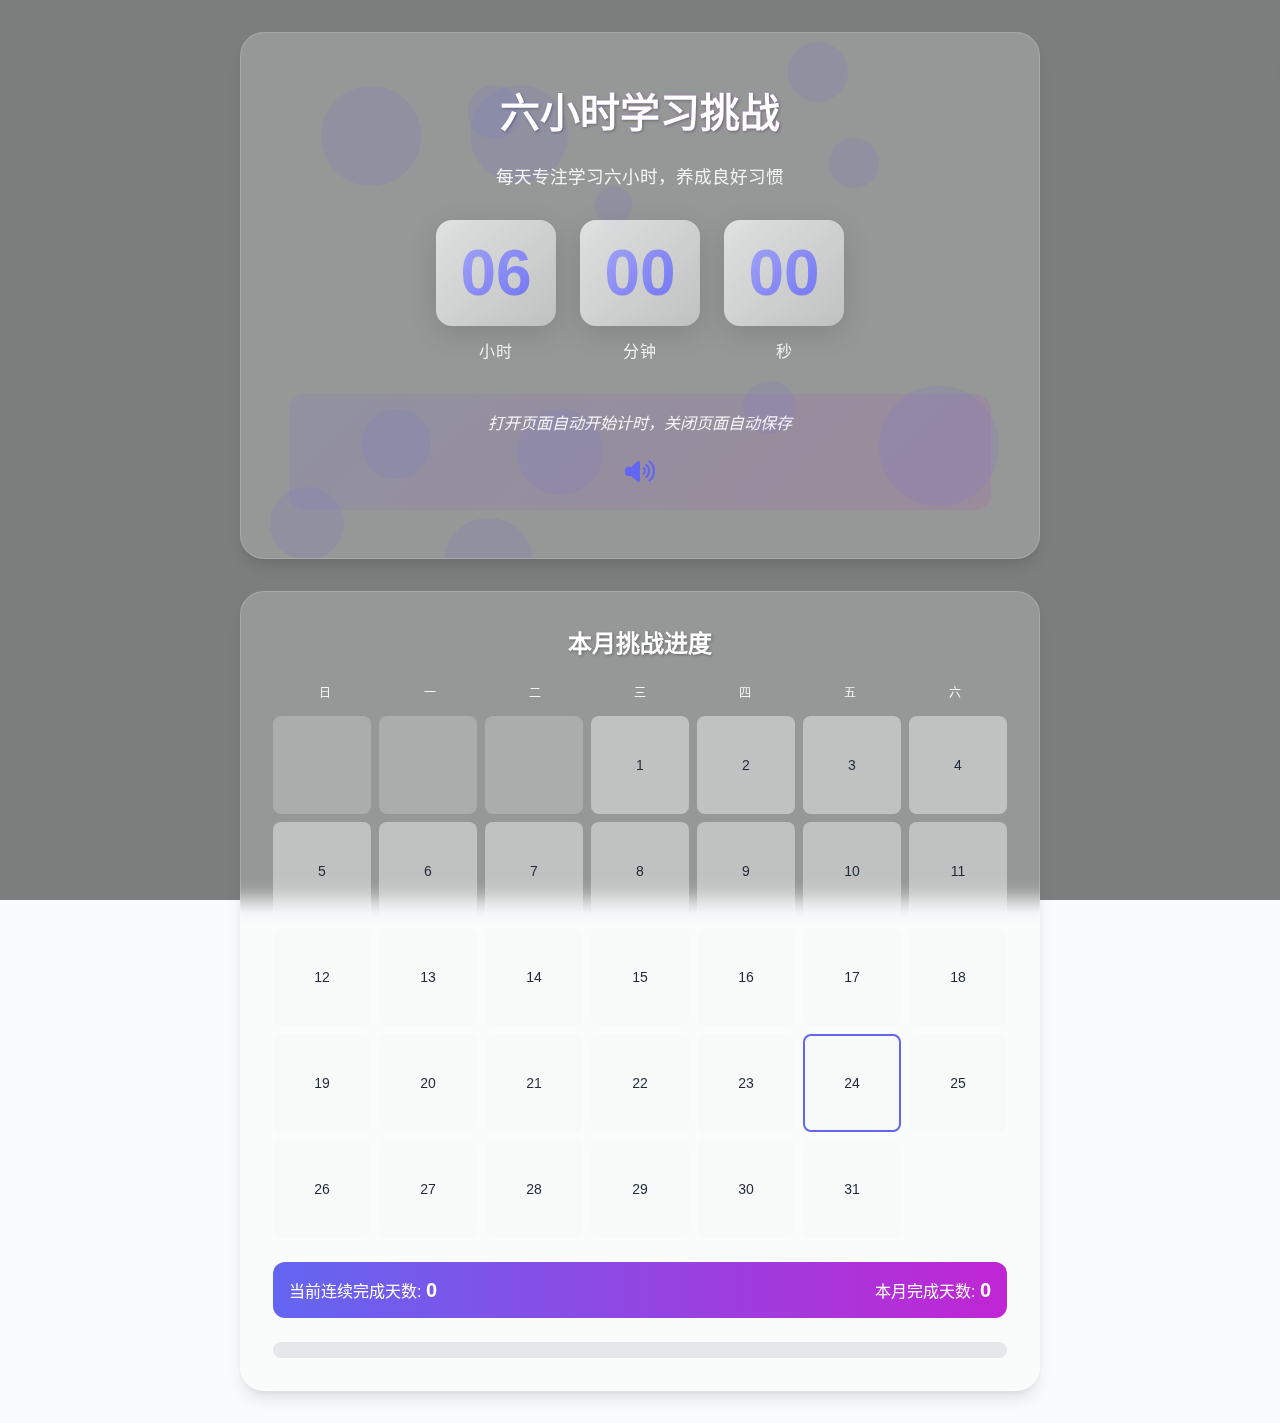
==== 6.html @ be00111d "1" ====
<!DOCTYPE html>
<html lang="zh-CN">
<head>
    <meta charset="UTF-8">
    <meta name="viewport" content="width=device-width, initial-scale=1.0">
    <title>六小时学习挑战</title>
    <link rel="stylesheet" href="https://cdnjs.cloudflare.com/ajax/libs/font-awesome/6.4.0/css/all.min.css">
    <style>
        :root {
            --primary-color: #6366f1;
            --secondary-color: #a5b4fc;
            --bg-color: #f9fafb;
            --text-color: #1f2937;
            --accent-color: #c026d3;
            --success-color: #10b981;
            --shadow: 0 10px 15px -3px rgba(0, 0, 0, 0.1), 0 4px 6px -2px rgba(0, 0, 0, 0.05);
        }

        * {
            margin: 0;
            padding: 0;
            box-sizing: border-box;
        }

        body {
            font-family: 'Segoe UI', Tahoma, Geneva, Verdana, sans-serif;
            background-color: var(--bg-color);
            background-image: linear-gradient(
                rgba(0, 0, 0, 0.5),
                rgba(0, 0, 0, 0.5)
            ), url('http://www.98qy.com/sjbz/api.php');
            background-size: cover;
            background-position: center;
            background-attachment: fixed;
            color: var(--text-color);
            min-height: 100vh;
            display: flex;
            flex-direction: column;
            justify-content: center;
            align-items: center;
            padding: 2rem;
            transition: background-color 0.5s ease;
        }

        .container {
            max-width: 800px;
            width: 100%;
            text-align: center;
        }

        .timer-container {
            background: rgba(255, 255, 255, 0.2);
            backdrop-filter: blur(10px);
            -webkit-backdrop-filter: blur(10px);
            border-radius: 1.5rem;
            padding: 3rem;
            box-shadow: var(--shadow);
            margin-bottom: 2rem;
            position: relative;
            overflow: hidden;
            border: 1px solid rgba(255, 255, 255, 0.18);
        }

        h1 {
            font-size: 2.5rem;
            margin-bottom: 1.5rem;
            background: linear-gradient(to right, var(--primary-color), var(--accent-color));
            -webkit-background-clip: text;
            background-clip: text;
            color: transparent;
            animation: fadeIn 1.5s ease-out;
            color: white;
            text-shadow: 1px 1px 3px rgba(0, 0, 0, 0.3);
        }

        .subtitle {
            font-size: 1.1rem;
            color: rgba(255, 255, 255, 0.9);
            margin-bottom: 2rem;
            animation: slideUp 1.5s ease-out;
        }

        .timer-status {
            margin-top: 2rem;
            padding: 1rem;
            background: linear-gradient(135deg, rgba(99, 102, 241, 0.1), rgba(192, 38, 211, 0.1));
            border-radius: 1rem;
            animation: fadeIn 2s ease-out;
        }

        .status-text {
            font-size: 1rem;
            color: rgba(255, 255, 255, 0.9);
            font-style: italic;
        }

        .timer-display {
            display: flex;
            justify-content: center;
            gap: 1.5rem;
            margin: 2rem 0;
            perspective: 1000px;
        }

        .time-unit {
            display: flex;
            flex-direction: column;
            align-items: center;
            animation: fadeInUp 1.5s ease-out;
        }

        .time-value {
            font-size: 4rem;
            font-weight: bold;
            color: var(--primary-color);
            background: rgba(243, 244, 246, 0.3);
            border-radius: 1rem;
            box-shadow: 0 8px 30px rgba(0, 0, 0, 0.12);
            padding: 1rem 1.5rem;
            min-width: 120px;
            position: relative;
            overflow: hidden;
            transition: all 0.3s ease;
            backdrop-filter: blur(5px);
            -webkit-backdrop-filter: blur(5px);
        }

        .time-value::after {
            content: '';
            position: absolute;
            top: 0;
            left: 0;
            width: 100%;
            height: 100%;
            background: linear-gradient(135deg, rgba(255, 255, 255, 0.5), rgba(255, 255, 255, 0));
            pointer-events: none;
        }

        .time-value.pulse {
            animation: pulse 1s infinite;
        }

        .time-label {
            font-size: 1rem;
            color: rgba(255, 255, 255, 0.9);
            margin-top: 0.75rem;
            text-transform: uppercase;
            letter-spacing: 1px;
        }

        .timer-actions {
            display: flex;
            justify-content: center;
            gap: 1rem;
            margin-top: 2rem;
            animation: fadeIn 2s ease-out;
        }

        .btn {
            padding: 0.8rem 1.5rem;
            border: none;
            border-radius: 0.75rem;
            font-size: 1rem;
            font-weight: 600;
            cursor: pointer;
            transition: all 0.3s ease;
            display: flex;
            align-items: center;
            gap: 0.5rem;
            box-shadow: 0 4px 6px -1px rgba(0, 0, 0, 0.1), 0 2px 4px -1px rgba(0, 0, 0, 0.06);
        }

        .btn:hover {
            transform: translateY(-2px);
            box-shadow: 0 10px 15px -3px rgba(0, 0, 0, 0.1), 0 4px 6px -2px rgba(0, 0, 0, 0.05);
        }

        .btn-primary {
            background-color: var(--primary-color);
            color: white;
        }

        .btn-primary:hover {
            background-color: #4f46e5;
        }

        .btn-danger {
            background-color: #ef4444;
            color: white;
        }

        .btn-danger:hover {
            background-color: #dc2626;
        }

        .btn-secondary {
            background-color: #9ca3af;
            color: white;
        }

        .btn-secondary:hover {
            background-color: #6b7280;
        }

        .progress-container {
            background: rgba(255, 255, 255, 0.2);
            backdrop-filter: blur(10px);
            -webkit-backdrop-filter: blur(10px);
            border-radius: 1.5rem;
            padding: 2rem;
            box-shadow: var(--shadow);
            width: 100%;
            animation: fadeIn 2.5s ease-out;
            border: 1px solid rgba(255, 255, 255, 0.18);
        }

        .progress-title {
            font-size: 1.5rem;
            margin-bottom: 1.5rem;
            color: white;
            text-shadow: 1px 1px 3px rgba(0, 0, 0, 0.3);
        }

        .calendar {
            display: grid;
            grid-template-columns: repeat(7, 1fr);
            gap: 0.5rem;
            margin-top: 1rem;
        }

        .calendar-header {
            display: grid;
            grid-template-columns: repeat(7, 1fr);
            margin-bottom: 0.5rem;
        }

        .calendar-day-name {
            font-size: 0.75rem;
            color: rgba(255, 255, 255, 0.9);
            text-align: center;
            text-transform: uppercase;
        }

        .calendar-day {
            aspect-ratio: 1/1;
            display: flex;
            justify-content: center;
            align-items: center;
            font-size: 0.875rem;
            border-radius: 0.5rem;
            position: relative;
            cursor: pointer;
            transition: all 0.3s ease;
            background-color: rgba(243, 244, 246, 0.3);
            backdrop-filter: blur(5px);
            -webkit-backdrop-filter: blur(5px);
        }

        .calendar-day.completed {
            background-color: var(--success-color);
            color: white;
        }

        .calendar-day.current {
            border: 2px solid var(--primary-color);
        }

        .calendar-day:hover:not(.empty) {
            transform: scale(1.05);
        }

        .calendar-day.empty {
            background-color: transparent;
            cursor: default;
        }

        .streak-container {
            margin-top: 1.5rem;
            padding: 1rem;
            background: linear-gradient(to right, var(--primary-color), var(--accent-color));
            border-radius: 0.75rem;
            color: white;
            display: flex;
            justify-content: space-between;
            align-items: center;
        }

        .streak-value {
            font-size: 1.25rem;
            font-weight: bold;
        }

        .progress-bar-container {
            width: 100%;
            height: 1rem;
            background-color: #e5e7eb;
            border-radius: 0.5rem;
            margin-top: 1.5rem;
            overflow: hidden;
        }

        .progress-bar {
            height: 100%;
            background: linear-gradient(to right, var(--primary-color), var(--accent-color));
            border-radius: 0.5rem;
            transition: width 1s ease;
            position: relative;
            overflow: hidden;
        }

        .progress-bar::after {
            content: '';
            position: absolute;
            top: 0;
            left: 0;
            right: 0;
            bottom: 0;
            background: linear-gradient(
                90deg,
                rgba(255, 255, 255, 0) 0%,
                rgba(255, 255, 255, 0.3) 50%,
                rgba(255, 255, 255, 0) 100%
            );
            animation: shimmer 2s infinite;
        }

        .notification {
            position: fixed;
            top: 2rem;
            right: 2rem;
            background: white;
            border-radius: 0.75rem;
            padding: 1rem 1.5rem;
            box-shadow: var(--shadow);
            display: flex;
            align-items: center;
            gap: 0.75rem;
            transform: translateX(150%);
            transition: transform 0.5s ease;
            z-index: 100;
        }

        .notification.show {
            transform: translateX(0);
        }

        .notification-icon {
            color: var(--success-color);
            font-size: 1.25rem;
        }

        .notification-message {
            font-size: 1rem;
        }

        @keyframes fadeIn {
            from { opacity: 0; }
            to { opacity: 1; }
        }

        @keyframes fadeInUp {
            from {
                opacity: 0;
                transform: translateY(20px);
            }
            to {
                opacity: 1;
                transform: translateY(0);
            }
        }

        @keyframes slideUp {
            from {
                opacity: 0;
                transform: translateY(40px);
            }
            to {
                opacity: 1;
                transform: translateY(0);
            }
        }

        @keyframes pulse {
            0% { transform: scale(1); }
            50% { transform: scale(1.05); }
            100% { transform: scale(1); }
        }

        @keyframes shimmer {
            0% { transform: translateX(-100%); }
            100% { transform: translateX(100%); }
        }

        /* 背景气泡动画 */
        .bubble {
            position: absolute;
            border-radius: 50%;
            background: rgba(99, 102, 241, 0.1);
            animation: float 8s ease-in-out infinite;
            z-index: -1;
        }

        @keyframes float {
            0% { transform: translateY(0) rotate(0deg); }
            50% { transform: translateY(-20px) rotate(180deg); }
            100% { transform: translateY(0) rotate(360deg); }
        }

        /* 响应式设计 */
        @media (max-width: 768px) {
            .timer-display {
                flex-wrap: wrap;
                gap: 1rem;
            }

            .time-value {
                font-size: 2.5rem;
                min-width: 80px;
                padding: 0.75rem 1rem;
            }

            .timer-container, .progress-container {
                padding: 1.5rem;
            }

            h1 {
                font-size: 2rem;
            }
        }

        @media (max-width: 480px) {
            .time-value {
                font-size: 2rem;
                min-width: 60px;
            }

            .timer-actions {
                flex-direction: column;
                gap: 0.75rem;
            }

            .btn {
                width: 100%;
                justify-content: center;
            }
        }
    </style>
</head>
<body>
    <div class="container">
        <div class="timer-container">
            <!-- 背景气泡 -->
            <div class="bubble" style="width: 100px; height: 100px; top: 10%; left: 10%;"></div>
            <div class="bubble" style="width: 50px; height: 50px; top: 20%; right: 20%;"></div>
            <div class="bubble" style="width: 70px; height: 70px; bottom: 15%; left: 15%;"></div>
            <div class="bubble" style="width: 120px; height: 120px; bottom: 10%; right: 5%;"></div>

            <h1>六小时学习挑战</h1>
            <p class="subtitle">每天专注学习六小时，养成良好习惯</p>

            <div class="timer-display">
                <div class="time-unit">
                    <div class="time-value" id="hours">06</div>
                    <div class="time-label">小时</div>
                </div>
                <div class="time-unit">
                    <div class="time-value" id="minutes">00</div>
                    <div class="time-label">分钟</div>
                </div>
                <div class="time-unit">
                    <div class="time-value" id="seconds">00</div>
                    <div class="time-label">秒</div>
                </div>
            </div>

            <div class="timer-status">
                <p class="status-text">打开页面自动开始计时，关闭页面自动保存</p>
            </div>
        </div>

        <div class="progress-container">
            <h2 class="progress-title">本月挑战进度</h2>
            
            <div class="calendar-header" id="calendarHeader">
                <!-- 日历头部由JavaScript生成 -->
            </div>
            <div class="calendar" id="calendar">
                <!-- 日历由JavaScript生成 -->
            </div>

            <div class="streak-container">
                <div>
                    <span>当前连续完成天数:</span>
                    <span class="streak-value" id="currentStreak">0</span>
                </div>
                <div>
                    <span>本月完成天数:</span>
                    <span class="streak-value" id="monthlyCompleted">0</span>
                </div>
            </div>

            <div class="progress-bar-container">
                <div class="progress-bar" id="progressBar" style="width: 0%"></div>
            </div>
        </div>
    </div>

    <div class="notification" id="notification">
        <div class="notification-icon">
            <i class="fas fa-check-circle"></i>
        </div>
        <div class="notification-message" id="notificationMessage"></div>
    </div>

    <!-- 添加音频元素 -->
    <audio id="tickSound" preload="auto">
        <source src="https://www.soundjay.com/clock/sounds/clock-ticking-2.mp3" type="audio/mpeg">
        您的浏览器不支持音频元素
    </audio>
    <audio id="completeSound" preload="auto">
        <source src="https://assets.mixkit.co/active_storage/sfx/1008/1008-preview.mp3" type="audio/mpeg">
        您的浏览器不支持音频元素
    </audio>

    <script>
        // 全局变量
        let timer = null;
        let remainingSeconds = 6 * 60 * 60; // 6小时 = 21600秒
        let isRunning = false;
        let lastActiveTime = null;
        
        // DOM 元素
        const hoursDisplay = document.getElementById('hours');
        const minutesDisplay = document.getElementById('minutes');
        const secondsDisplay = document.getElementById('seconds');
        const calendar = document.getElementById('calendar');
        const calendarHeader = document.getElementById('calendarHeader');
        const currentStreakDisplay = document.getElementById('currentStreak');
        const monthlyCompletedDisplay = document.getElementById('monthlyCompleted');
        const progressBar = document.getElementById('progressBar');
        const notification = document.getElementById('notification');
        const notificationMessage = document.getElementById('notificationMessage');
        const tickSound = document.getElementById('tickSound');
        const completeSound = document.getElementById('completeSound');
        
        // 音量控制变量
        let isSoundEnabled = true;

        // 初始化
        document.addEventListener('DOMContentLoaded', () => {
            initializeCalendar();
            loadProgress();
            loadTimerState();
            
            // 加载音量设置
            const savedSoundEnabled = localStorage.getItem('isSoundEnabled');
            if (savedSoundEnabled !== null) {
                isSoundEnabled = savedSoundEnabled === 'true';
            }
            
            // 监听页面卸载事件
            window.addEventListener('beforeunload', () => {
                if (isRunning) {
                    pauseTimer(false);
                    saveTimerState();
                }
            });
            
            // 自动开始计时
            startTimer();
            
            // 创建不同大小和位置的背景气泡
            createBubbles();
        });

        // 创建背景气泡
        function createBubbles() {
            const timerContainer = document.querySelector('.timer-container');
            
            for (let i = 0; i < 8; i++) {
                const size = Math.random() * 80 + 20;
                const bubble = document.createElement('div');
                bubble.classList.add('bubble');
                bubble.style.width = `${size}px`;
                bubble.style.height = `${size}px`;
                bubble.style.top = `${Math.random() * 100}%`;
                bubble.style.left = `${Math.random() * 100}%`;
                bubble.style.animationDelay = `${Math.random() * 5}s`;
                timerContainer.appendChild(bubble);
            }
        }

        // 保存计时器状态
        function saveTimerState() {
            localStorage.setItem('remainingSeconds', remainingSeconds.toString());
            localStorage.setItem('wasRunning', isRunning.toString());
            localStorage.setItem('lastActiveTime', new Date().toString());
            localStorage.setItem('lastActiveDate', new Date().toDateString());
            localStorage.setItem('isSoundEnabled', isSoundEnabled.toString());
        }

        // 加载计时器状态
        function loadTimerState() {
            const savedSeconds = localStorage.getItem('remainingSeconds');
            const savedRunning = localStorage.getItem('wasRunning');
            const savedTime = localStorage.getItem('lastActiveTime');
            
            if (savedSeconds) {
                remainingSeconds = parseInt(savedSeconds);
            }
            
            if (savedRunning && savedTime) {
                const now = new Date();
                const lastTime = new Date(savedTime);
                
                // 只有在同一天内才计算经过的时间
                if (lastTime.toDateString() === now.toDateString() && savedRunning === 'true') {
                    const elapsedSeconds = Math.floor((now - lastTime) / 1000);
                    // 防止时间倒流
                    remainingSeconds = Math.max(0, remainingSeconds - elapsedSeconds);
                }
            }
            
            updateTimerDisplay();
        }

        // 开始计时器
        function startTimer() {
            if (isRunning || remainingSeconds <= 0) return;
            
            isRunning = true;
            lastActiveTime = new Date();
            
            // 添加音量控制按钮
            if (!document.getElementById('soundToggle')) {
                addSoundToggleButton();
            }
            
            timer = setInterval(() => {
                remainingSeconds--;
                updateTimerDisplay();
                
                // 播放滴答声
                if (isSoundEnabled) {
                    playTickSound();
                }
                
                if (remainingSeconds <= 0) {
                    if (isSoundEnabled) {
                        completeSound.play();
                    }
                    completeChallengeForToday();
                    clearInterval(timer);
                    timer = null;
                    isRunning = false;
                }
                
                saveTimerState();
            }, 1000);
        }

        // 播放滴答声音
        function playTickSound() {
            // 重置音频到开始位置
            tickSound.currentTime = 0;
            // 降低音量以免太刺耳
            tickSound.volume = 0.2;
            // 播放音频
            tickSound.play().catch(error => {
                console.log("音频播放失败:", error);
            });
        }
        
        // 添加音量控制按钮
        function addSoundToggleButton() {
            const timerStatusDiv = document.querySelector('.timer-status');
            
            const soundToggle = document.createElement('div');
            soundToggle.id = 'soundToggle';
            soundToggle.classList.add('sound-toggle');
            soundToggle.innerHTML = `
                <button class="sound-btn">
                    <i class="fas ${isSoundEnabled ? 'fa-volume-up' : 'fa-volume-mute'}"></i>
                </button>
            `;
            
            // 添加样式
            const style = document.createElement('style');
            style.textContent = `
                .sound-toggle {
                    margin-top: 1rem;
                    display: flex;
                    justify-content: center;
                }
                .sound-btn {
                    background: none;
                    border: none;
                    font-size: 1.5rem;
                    color: var(--primary-color);
                    cursor: pointer;
                    transition: transform 0.3s ease;
                    padding: 0.5rem;
                }
                .sound-btn:hover {
                    transform: scale(1.1);
                }
            `;
            document.head.appendChild(style);
            
            // 点击切换音量状态
            soundToggle.querySelector('.sound-btn').addEventListener('click', () => {
                isSoundEnabled = !isSoundEnabled;
                const icon = soundToggle.querySelector('.sound-btn i');
                icon.className = `fas ${isSoundEnabled ? 'fa-volume-up' : 'fa-volume-mute'}`;
                
                if (isSoundEnabled) {
                    showNotification('声音已开启');
                } else {
                    showNotification('声音已关闭');
                }
                
                // 保存音量设置
                localStorage.setItem('isSoundEnabled', isSoundEnabled.toString());
            });
            
            timerStatusDiv.appendChild(soundToggle);
        }

        // 暂停计时器
        function pauseTimer(showMessage = true) {
            if (!isRunning) return;
            
            clearInterval(timer);
            timer = null;
            isRunning = false;
            
            saveTimerState();
            
            if (showMessage) {
                showNotification('计时器已暂停！');
            }
        }

        // 重置计时器
        function resetTimer(showMessage = true) {
            if (timer) {
                clearInterval(timer);
                timer = null;
            }
            
            isRunning = false;
            remainingSeconds = 6 * 60 * 60;
            
            saveTimerState();
            updateTimerDisplay();
            
            if (showMessage) {
                showNotification('计时器已重置！');
            }
        }

        // 更新计时器显示
        function updateTimerDisplay() {
            const hours = Math.floor(remainingSeconds / 3600);
            const minutes = Math.floor((remainingSeconds % 3600) / 60);
            const seconds = remainingSeconds % 60;
            
            hoursDisplay.textContent = hours.toString().padStart(2, '0');
            minutesDisplay.textContent = minutes.toString().padStart(2, '0');
            secondsDisplay.textContent = seconds.toString().padStart(2, '0');
            
            // 时间少于1小时时添加脉动效果
            if (remainingSeconds < 3600) {
                hoursDisplay.classList.add('pulse');
            } else {
                hoursDisplay.classList.remove('pulse');
            }
        }

        // 初始化日历
        function initializeCalendar() {
            const now = new Date();
            const currentMonth = now.getMonth();
            const currentYear = now.getFullYear();
            const today = now.getDate();
            
            // 日历头部
            const dayNames = ['日', '一', '二', '三', '四', '五', '六'];
            calendarHeader.innerHTML = '';
            
            dayNames.forEach(day => {
                const dayElement = document.createElement('div');
                dayElement.className = 'calendar-day-name';
                dayElement.textContent = day;
                calendarHeader.appendChild(dayElement);
            });
            
            // 清空日历
            calendar.innerHTML = '';
            
            // 获取当月第一天
            const firstDay = new Date(currentYear, currentMonth, 1);
            // 获取当月最后一天
            const lastDay = new Date(currentYear, currentMonth + 1, 0);
            
            // 填充月初空白
            for (let i = 0; i < firstDay.getDay(); i++) {
                const emptyDay = document.createElement('div');
                emptyDay.className = 'calendar-day empty';
                calendar.appendChild(emptyDay);
            }
            
            // 加载已完成的日期
            const completedDays = getCompletedDays();
            
            // 填充日期
            for (let i = 1; i <= lastDay.getDate(); i++) {
                const dayElement = document.createElement('div');
                dayElement.className = 'calendar-day';
                dayElement.textContent = i;
                
                // 标记今天
                if (i === today) {
                    dayElement.classList.add('current');
                }
                
                // 标记已完成的日期
                if (completedDays.includes(i)) {
                    dayElement.classList.add('completed');
                }
                
                calendar.appendChild(dayElement);
            }
        }

        // 获取已完成的日期
        function getCompletedDays() {
            const completedDaysJSON = localStorage.getItem('completedDays');
            if (completedDaysJSON) {
                const allCompletedDays = JSON.parse(completedDaysJSON);
                const now = new Date();
                const currentMonthYear = `${now.getFullYear()}-${now.getMonth() + 1}`;
                
                if (allCompletedDays[currentMonthYear]) {
                    return allCompletedDays[currentMonthYear];
                }
            }
            
            return [];
        }

        // 为今天标记完成
        function completeChallengeForToday() {
            const now = new Date();
            const today = now.getDate();
            const currentMonthYear = `${now.getFullYear()}-${now.getMonth() + 1}`;
            
            let allCompletedDays = {};
            const completedDaysJSON = localStorage.getItem('completedDays');
            
            if (completedDaysJSON) {
                allCompletedDays = JSON.parse(completedDaysJSON);
            }
            
            if (!allCompletedDays[currentMonthYear]) {
                allCompletedDays[currentMonthYear] = [];
            }
            
            // 如果今天还没有完成，添加到完成列表
            if (!allCompletedDays[currentMonthYear].includes(today)) {
                allCompletedDays[currentMonthYear].push(today);
                localStorage.setItem('completedDays', JSON.stringify(allCompletedDays));
                
                // 更新日历和进度
                initializeCalendar();
                updateProgress();
                showNotification('恭喜你完成了今天的六小时学习挑战！🎉');
            }
        }

        // 加载进度
        function loadProgress() {
            updateProgress();
        }

        // 更新进度
        function updateProgress() {
            const completedDays = getCompletedDays();
            const now = new Date();
            const lastDay = new Date(now.getFullYear(), now.getMonth() + 1, 0).getDate();
            
            // 计算本月完成百分比
            const completionPercentage = (completedDays.length / lastDay) * 100;
            progressBar.style.width = `${completionPercentage}%`;
            
            // 更新本月完成天数
            monthlyCompletedDisplay.textContent = completedDays.length;
            
            // 计算当前连续天数
            let currentStreak = 0;
            let yesterday = new Date();
            yesterday.setDate(yesterday.getDate() - 1);
            
            // 检查今天是否完成
            const isToday = completedDays.includes(now.getDate());
            
            if (isToday) {
                currentStreak = 1;
                // 从昨天开始往前检查连续天数
                for (let i = 1; i <= 100; i++) {
                    const checkDate = new Date();
                    checkDate.setDate(checkDate.getDate() - i);
                    
                    if (completedDays.includes(checkDate.getDate())) {
                        currentStreak++;
                    } else {
                        break;
                    }
                }
            } else {
                // 从昨天开始检查连续天数
                if (completedDays.includes(yesterday.getDate())) {
                    currentStreak = 1;
                    // 从前天开始往前检查连续天数
                    for (let i = 2; i <= 100; i++) {
                        const checkDate = new Date();
                        checkDate.setDate(checkDate.getDate() - i);
                        
                        if (completedDays.includes(checkDate.getDate())) {
                            currentStreak++;
                        } else {
                            break;
                        }
                    }
                }
            }
            
            currentStreakDisplay.textContent = currentStreak;
        }

        // 显示通知
        function showNotification(message) {
            notificationMessage.textContent = message;
            notification.classList.add('show');
            
            setTimeout(() => {
                notification.classList.remove('show');
            }, 3000);
        }
    </script>
</body>
</html>
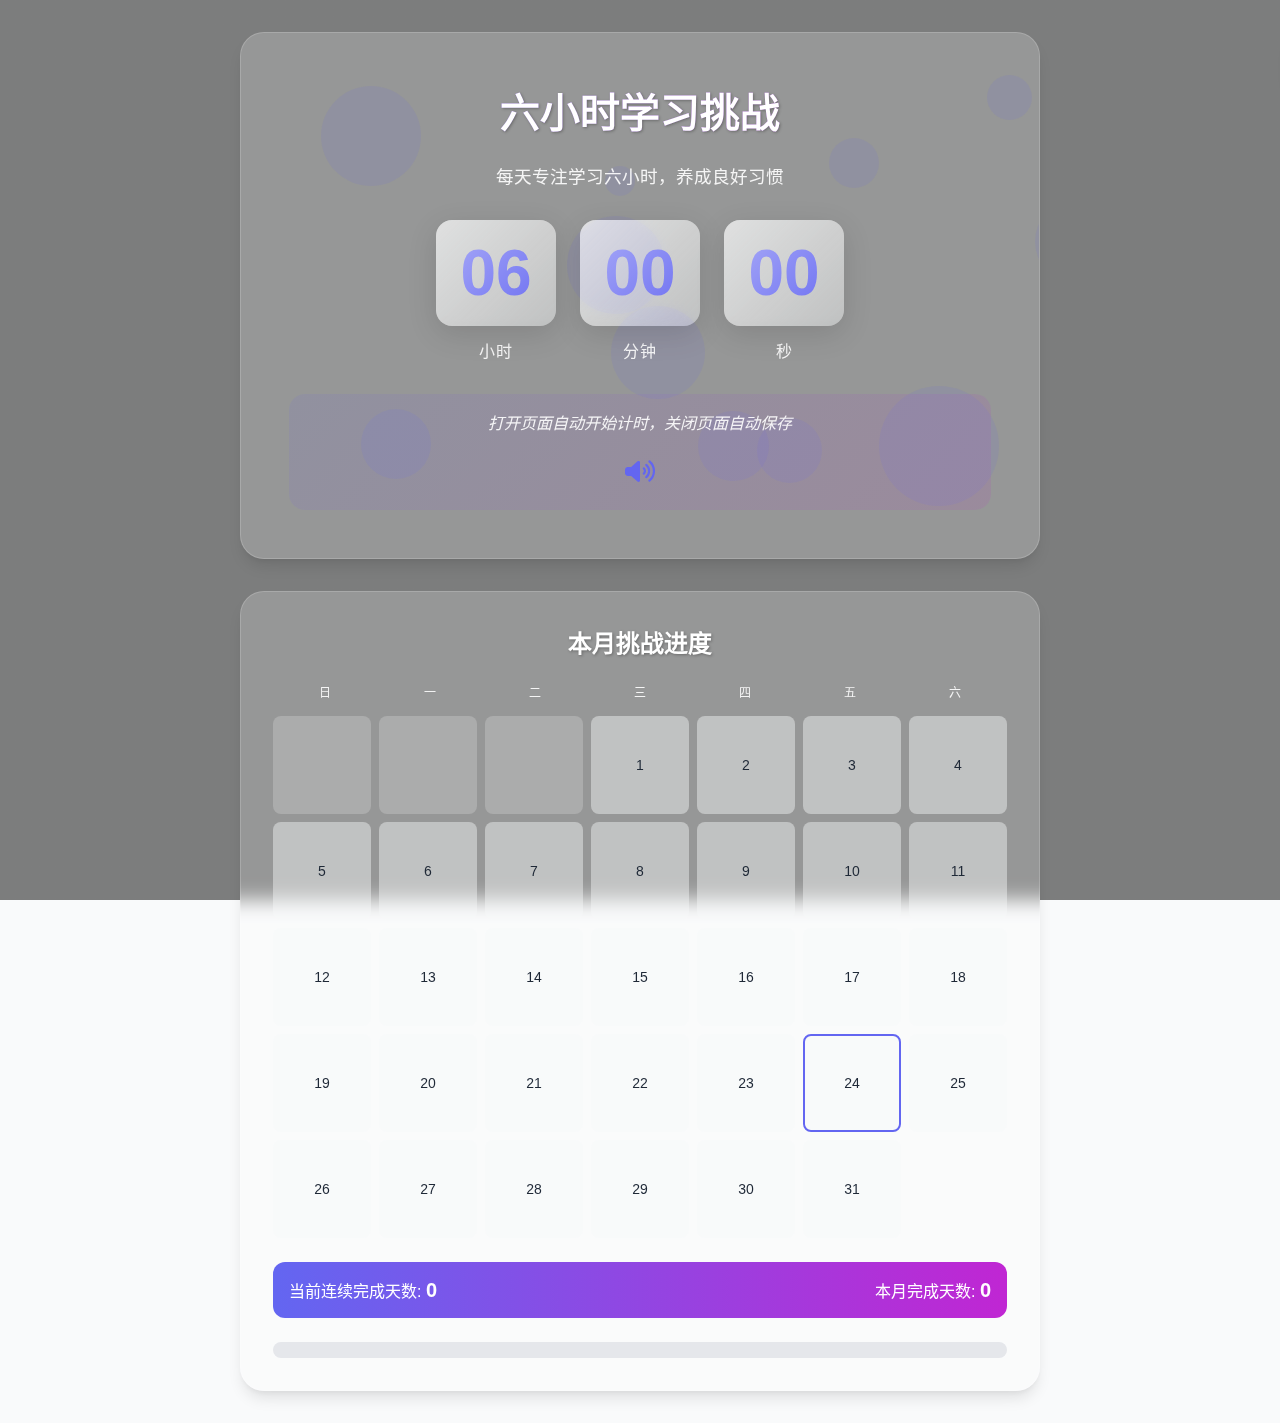
==== commit b332888b: "1" ====
--- a/6.html
+++ b/6.html
@@ -604,6 +604,14 @@
             const savedSeconds = localStorage.getItem('remainingSeconds');
             const savedRunning = localStorage.getItem('wasRunning');
             const savedTime = localStorage.getItem('lastActiveTime');
+            const savedDate = localStorage.getItem('lastActiveDate');
+            const today = new Date().toDateString();
+            
+            // 如果是新的一天，重置计时器
+            if (savedDate !== today) {
+                resetTimer(false);
+                return;
+            }
             
             if (savedSeconds) {
                 remainingSeconds = parseInt(savedSeconds);
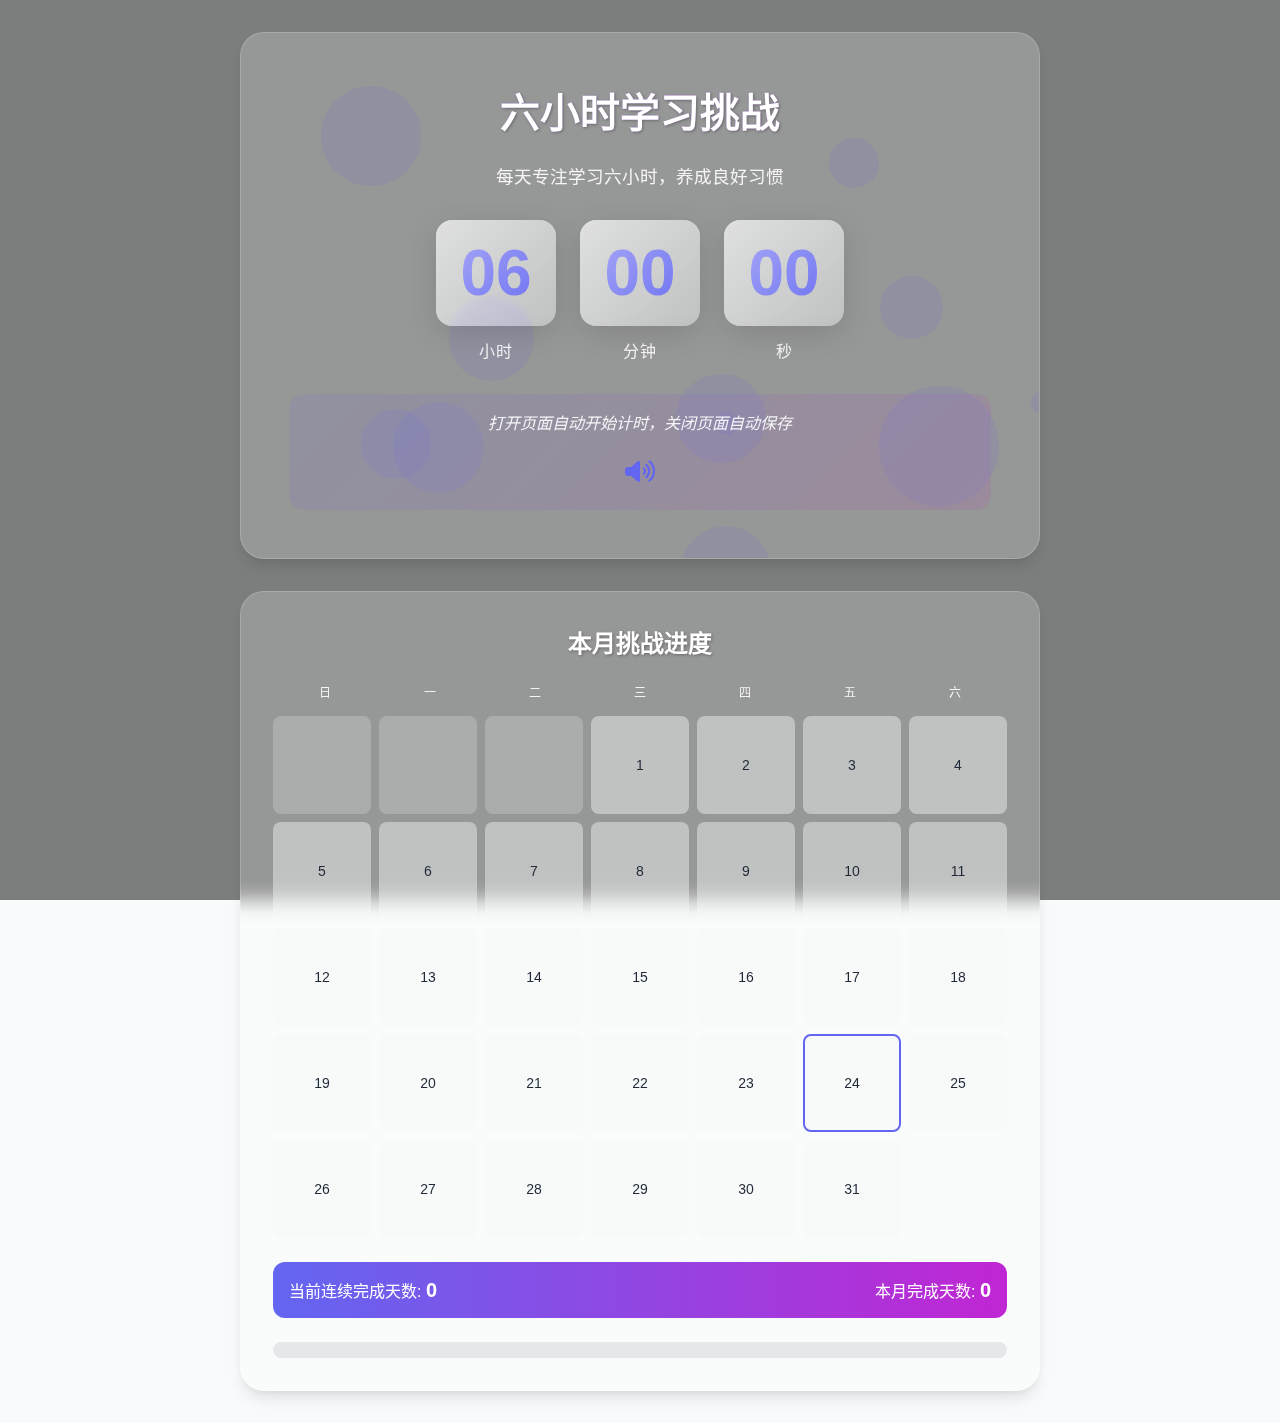
==== commit 2485fdcb: "1" ====
--- a/6.html
+++ b/6.html
@@ -607,6 +607,17 @@
             const savedDate = localStorage.getItem('lastActiveDate');
             const today = new Date().toDateString();
             
+            // 检查今天是否已完成挑战
+            const completedDays = getCompletedDays();
+            const currentDay = new Date().getDate();
+            if (completedDays.includes(currentDay)) {
+                document.querySelector('.status-text').innerHTML = '<span style="color: var(--success-color);"><i class="fas fa-check-circle"></i> 恭喜！你已完成今天的学习挑战</span>';
+                remainingSeconds = 0;
+                isRunning = false;
+                updateTimerDisplay();
+                return;
+            }
+            
             // 如果是新的一天，重置计时器
             if (savedDate !== today) {
                 resetTimer(false);
@@ -630,6 +641,8 @@
             }
             
             updateTimerDisplay();
+            // 更新状态文本
+            document.querySelector('.status-text').textContent = '打开页面自动开始计时，关闭页面自动保存';
         }
 
         // 开始计时器
@@ -857,7 +870,7 @@
             return [];
         }
 
-        // 为今天标记完成
+        // 完成今天的挑战
         function completeChallengeForToday() {
             const now = new Date();
             const today = now.getDate();
@@ -883,6 +896,9 @@
                 initializeCalendar();
                 updateProgress();
                 showNotification('恭喜你完成了今天的六小时学习挑战！🎉');
+                
+                // 更新状态文本
+                document.querySelector('.status-text').innerHTML = '<span style="color: var(--success-color);"><i class="fas fa-check-circle"></i> 恭喜！你已完成今天的学习挑战</span>';
             }
         }
 
